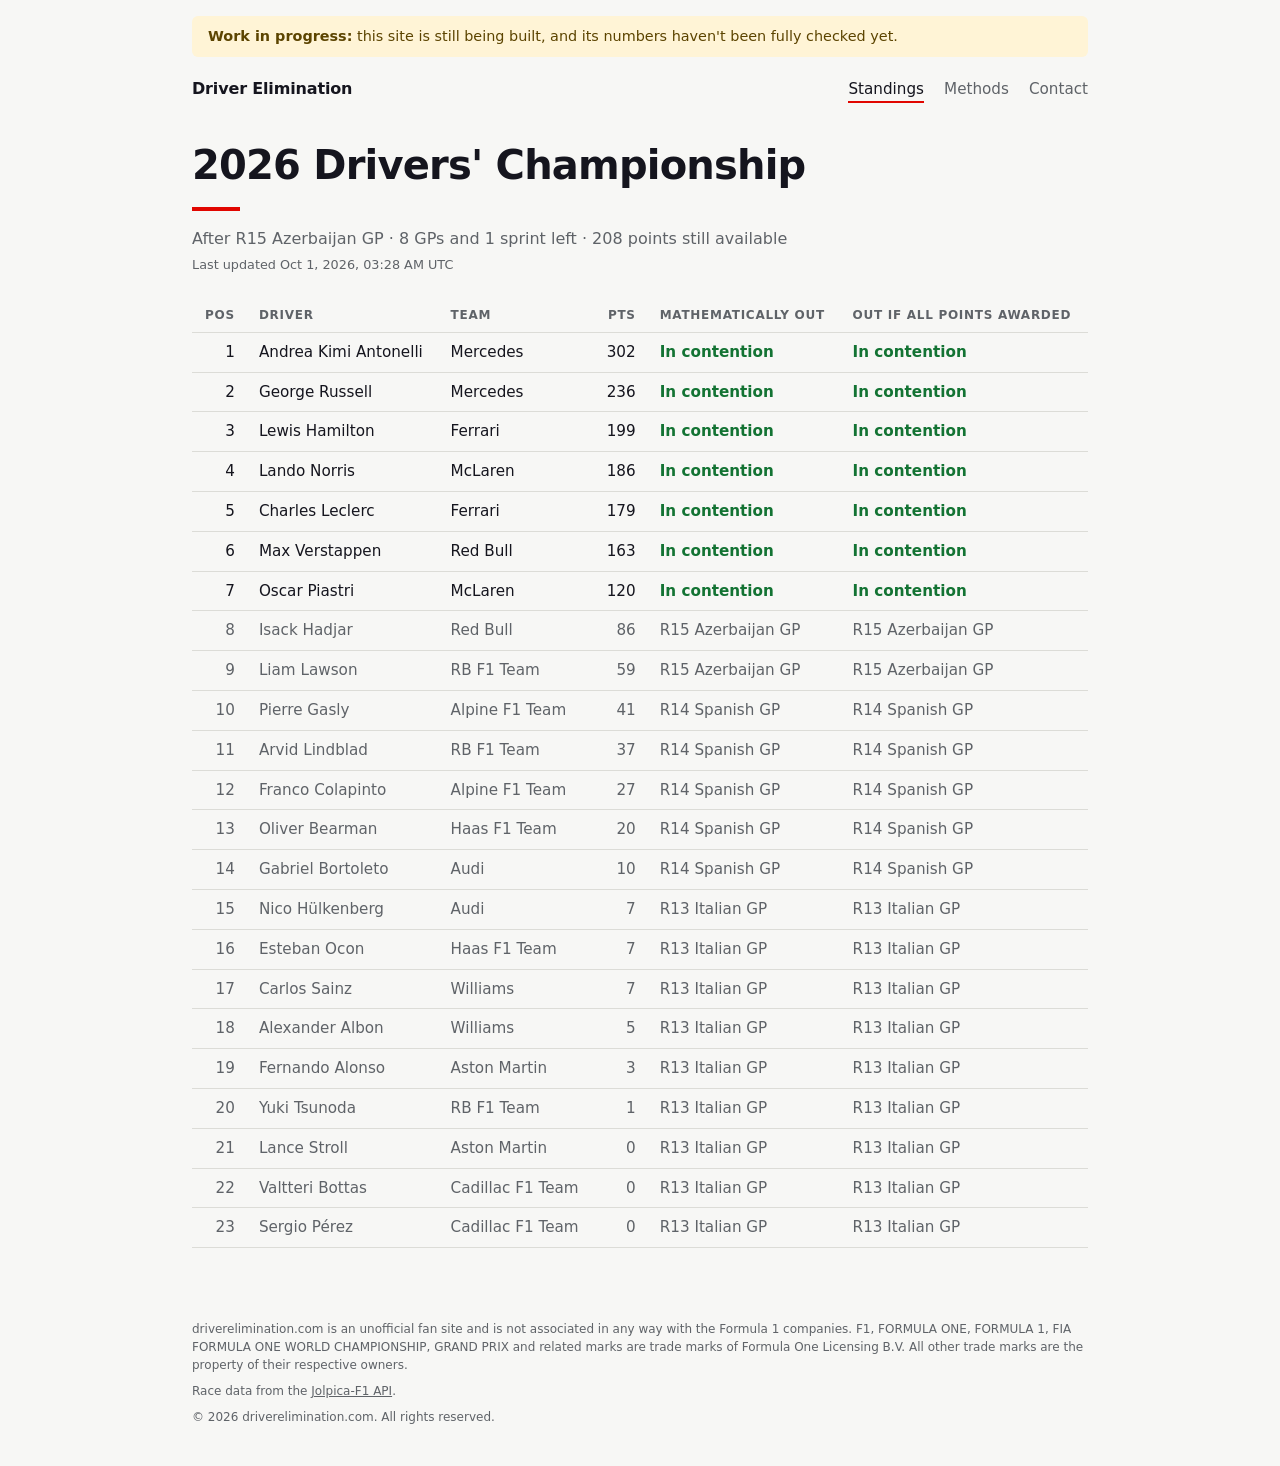
==== site/index.html @ 77ac053e "Publish first draft table" ====
<!doctype html>
<html lang="en">
<head>
  <meta charset="utf-8">
  <meta name="viewport" content="width=device-width, initial-scale=1">
  <title>Driver Elimination</title>
  <meta name="description" content="Tracking the point in the season at which each F1 driver is mathematically eliminated from the championship.">
  <script defer src="https://cloud.umami.is/script.js" data-website-id="746c0a15-0eac-4ab1-a1c7-50950bc2ed95" data-domains="driverelimination.com"></script>
  <link rel="stylesheet" href="style.css">
</head>
<body>
  <div class="banner" role="note">
    <strong>Work in progress:</strong> this site is still being built, and its numbers haven't been fully checked yet.
  </div>
  <header>
    <a class="site-name" href="./">Driver Elimination</a>
    <nav>
      <a href="./" aria-current="page">Standings</a>
      <a href="methods.html">Methods</a>
      <a href="contact.html">Contact</a>
    </nav>
  </header>

  <main>
    <h1 id="title">2026 Drivers' Championship</h1>
    <p class="summary" id="summary">Loading…</p>
    <p class="updated" id="updated" hidden></p>
    <div class="table-wrap">
      <table>
        <thead>
          <tr>
            <th class="num">Pos</th>
            <th>Driver</th>
            <th>Team</th>
            <th class="num">Pts</th>
            <th title="No result in the remaining races can make this driver champion">Mathematically out</th>
            <th title="Out assuming every points-paying position in every remaining race is awarded">Out if all points awarded</th>
          </tr>
        </thead>
        <tbody id="drivers"></tbody>
      </table>
    </div>
  </main>

  <footer>
    <p>
      driverelimination.com is an unofficial fan site and is not associated in any way with the Formula 1 companies.
      F1, FORMULA ONE, FORMULA 1, FIA FORMULA ONE WORLD CHAMPIONSHIP, GRAND PRIX and related marks are trade marks
      of Formula One Licensing B.V. All other trade marks are the property of their respective owners.
    </p>
    <p>Race data from the <a href="https://github.com/jolpica/jolpica-f1">Jolpica-F1 API</a>.</p>
    <p>&copy; <span id="year">2026</span> driverelimination.com. All rights reserved.</p>
  </footer>

  <script>
    document.getElementById("year").textContent = new Date().getFullYear();

    const SEASON = 2026;

    function sessionLabel(session) {
      const name = session.name.replace("Grand Prix", "GP");
      return `R${session.round} ${name}${session.kind === "sprint" ? " sprint" : ""}`;
    }

    function cell(row, text, className) {
      const td = row.insertCell();
      td.textContent = text;
      if (className) td.className = className;
      return td;
    }

    function outCell(row, session) {
      if (session) cell(row, sessionLabel(session));
      else cell(row, "In contention", "alive");
    }

    async function load() {
      const summary = document.getElementById("summary");
      try {
        const resp = await fetch(`data/${SEASON}.json`, { cache: "no-cache" });
        if (!resp.ok) throw new Error(`HTTP ${resp.status}`);
        const data = await resp.json();

        // Shown in the visitor's own time zone, e.g. "1 Oct 2026, 05:28 CEST".
        const updated = document.getElementById("updated");
        updated.textContent = "Last updated " + new Date(data.updated).toLocaleString(undefined, {
          day: "numeric",
          month: "short",
          year: "numeric",
          hour: "2-digit",
          minute: "2-digit",
          timeZoneName: "short",
        });
        updated.hidden = false;

        if (!data.last_session) {
          summary.textContent = "The season hasn't started yet.";
          return;
        }
        const left = data.remaining;
        const parts = [`After ${sessionLabel(data.last_session)}`];
        if (left.races || left.sprints) {
          parts.push(
            `${left.races} GP${left.races === 1 ? "" : "s"} and ${left.sprints} sprint${left.sprints === 1 ? "" : "s"} left`,
            `${left.max_points} points still available`,
          );
        } else {
          parts.push("season complete");
        }
        summary.textContent = parts.join(" · ");

        const body = document.getElementById("drivers");
        for (const d of data.drivers) {
          const row = body.insertRow();
          if (d.eliminated.strict || d.eliminated.full_points) row.className = "out";
          cell(row, d.position, "num");
          cell(row, d.name);
          cell(row, d.team);
          cell(row, d.points, "num");
          outCell(row, d.eliminated.strict);
          outCell(row, d.eliminated.full_points);
        }
      } catch (err) {
        summary.textContent = `Couldn't load the standings (${err.message}).`;
        summary.className = "summary error";
      }
    }

    load();
  </script>
</body>
</html>
---- site/style.css ----
:root {
  color-scheme: light dark;
  --bg: #f7f7f5;
  --fg: #15151e;
  --muted: #5f6368;
  --line: #dcdcd7;
  --accent: #e10600;
  --banner-bg: #fff4d6;
  --banner-fg: #5c4400;
  --alive: #137333;
}
@media (prefers-color-scheme: dark) {
  :root {
    --bg: #15151e;
    --fg: #f2f2f2;
    --muted: #9aa0a6;
    --line: #34343f;
    --banner-bg: #3a3014;
    --banner-fg: #f5dc8f;
    --alive: #6fcf8a;
  }
}
* { box-sizing: border-box; }
html, body { margin: 0; }
body {
  display: flex;
  flex-direction: column;
  min-height: 100vh;
  padding: 0 1.25rem;
  background: var(--bg);
  color: var(--fg);
  font-family: system-ui, -apple-system, "Segoe UI", Roboto, Helvetica, Arial, sans-serif;
  line-height: 1.5;
}
a { color: inherit; }

.banner {
  margin: 1rem auto 0;
  width: 100%;
  max-width: 56rem;
  padding: 0.6rem 1rem;
  border-radius: 6px;
  background: var(--banner-bg);
  color: var(--banner-fg);
  font-size: 0.9rem;
}

header {
  width: 100%;
  max-width: 56rem;
  margin: 0 auto;
  padding: 1.25rem 0 0;
  display: flex;
  flex-wrap: wrap;
  align-items: baseline;
  justify-content: space-between;
  gap: 0.5rem 1.5rem;
}
.site-name {
  font-weight: 700;
  text-decoration: none;
  letter-spacing: -0.01em;
}
nav { display: flex; gap: 1.25rem; font-size: 0.95rem; }
nav a { text-decoration: none; color: var(--muted); }
nav a[aria-current="page"] { color: var(--fg); border-bottom: 2px solid var(--accent); }

main {
  flex: 1;
  width: 100%;
  max-width: 56rem;
  margin: 0 auto;
  padding: 2rem 0;
}
h1 {
  margin: 0;
  font-size: clamp(1.75rem, 5vw, 2.5rem);
  letter-spacing: -0.02em;
}
h1::after {
  content: "";
  display: block;
  width: 3rem;
  height: 4px;
  margin-top: 0.75rem;
  background: var(--accent);
}
.summary { color: var(--muted); margin: 1rem 0 1.5rem; }
.summary:has(+ .updated:not([hidden])) { margin-bottom: 0.25rem; }
.updated { color: var(--muted); font-size: 0.8rem; margin: 0 0 1.5rem; }
[hidden] { display: none !important; }

.table-wrap { overflow-x: auto; }
table { width: 100%; border-collapse: collapse; font-size: 0.95rem; }
th, td { padding: 0.5rem 0.75rem; text-align: left; border-bottom: 1px solid var(--line); white-space: nowrap; }
th { font-size: 0.75rem; font-weight: 600; text-transform: uppercase; letter-spacing: 0.06em; color: var(--muted); }
td.num, th.num { text-align: right; font-variant-numeric: tabular-nums; }
.alive { color: var(--alive); font-weight: 600; }
tr.out td { color: var(--muted); }
.error { color: var(--accent); }

footer {
  width: 100%;
  max-width: 56rem;
  margin: 0 auto;
  padding: 2rem 0;
  font-size: 0.75rem;
  color: var(--muted);
}
footer p { margin: 0.5rem 0; }
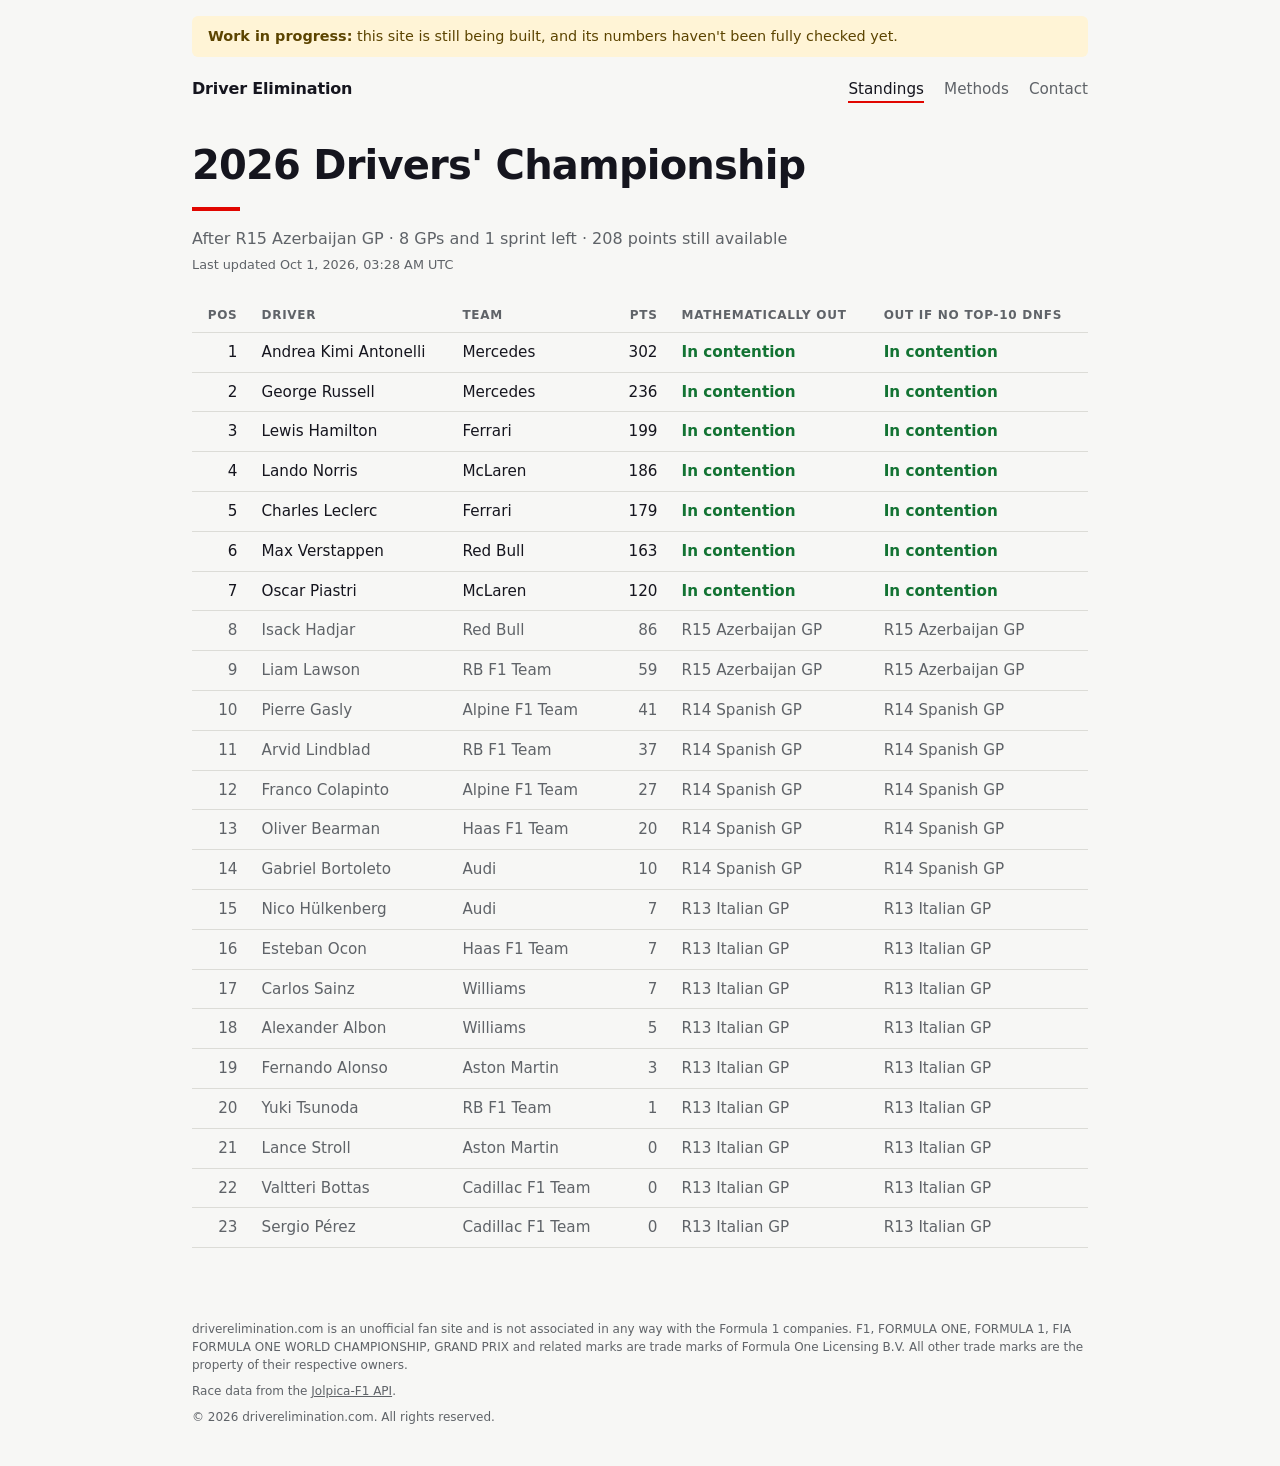
==== commit 02897c23: "Update table title" ====
--- a/site/index.html
+++ b/site/index.html
@@ -34,7 +34,7 @@
             <th>Team</th>
             <th class="num">Pts</th>
             <th title="No result in the remaining races can make this driver champion">Mathematically out</th>
-            <th title="Out assuming every points-paying position in every remaining race is awarded">Out if all points awarded</th>
+            <th title="Out assuming every points-paying position in every remaining race is awarded">Out if no top-10 DNFs</th>
           </tr>
         </thead>
         <tbody id="drivers"></tbody>
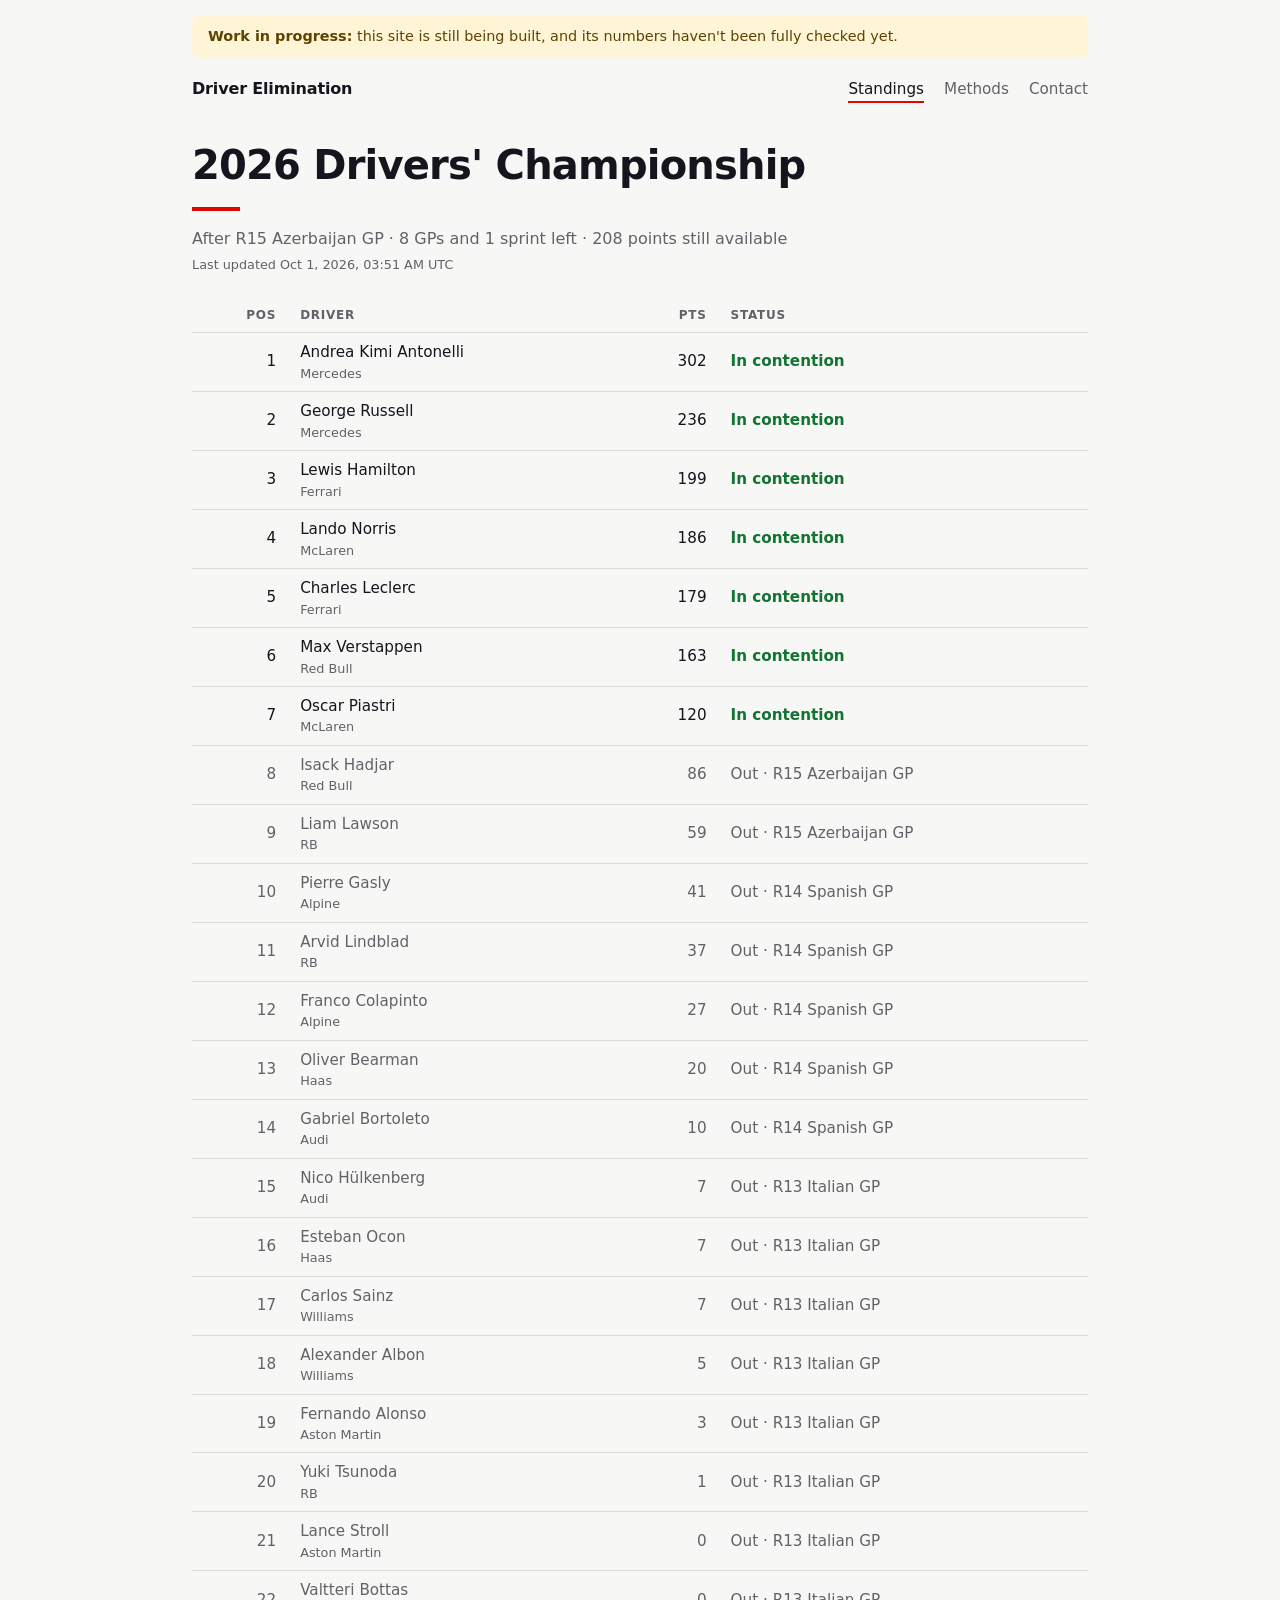
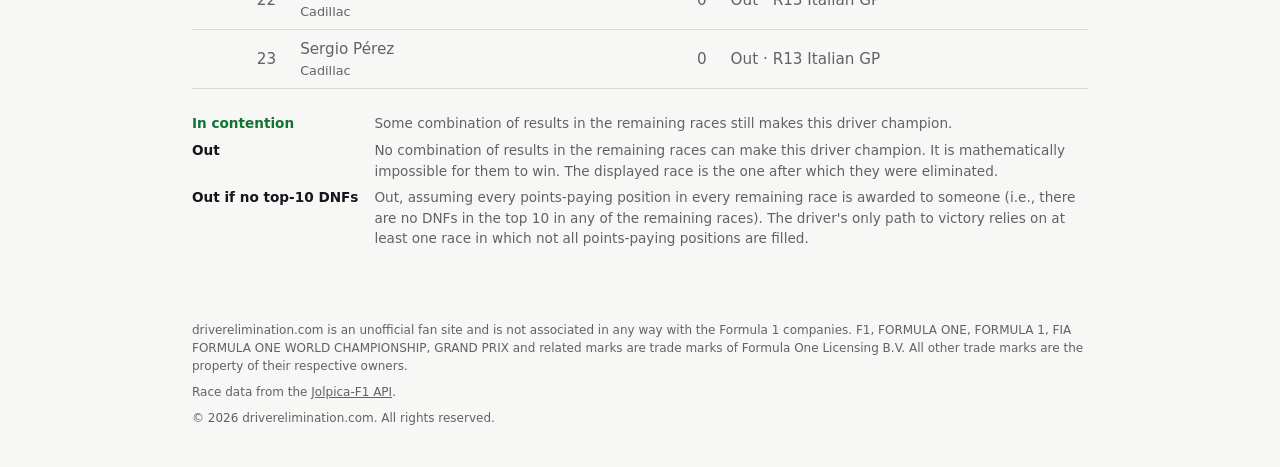
==== commit f8705f1f: "Improve mobile display" ====
--- a/site/index.html
+++ b/site/index.html
@@ -6,7 +6,7 @@
   <title>Driver Elimination</title>
   <meta name="description" content="Tracking the point in the season at which each F1 driver is mathematically eliminated from the championship.">
   <script defer src="https://cloud.umami.is/script.js" data-website-id="746c0a15-0eac-4ab1-a1c7-50950bc2ed95" data-domains="driverelimination.com"></script>
-  <link rel="stylesheet" href="style.css">
+  <link rel="stylesheet" href="style.css?v=2">
 </head>
 <body>
   <div class="banner" role="note">
@@ -31,15 +31,29 @@
           <tr>
             <th class="num">Pos</th>
             <th>Driver</th>
-            <th>Team</th>
             <th class="num">Pts</th>
-            <th title="No result in the remaining races can make this driver champion">Mathematically out</th>
-            <th title="Out assuming every points-paying position in every remaining race is awarded">Out if no top-10 DNFs</th>
+            <th>Status</th>
           </tr>
         </thead>
         <tbody id="drivers"></tbody>
       </table>
     </div>
+
+    <dl class="legend">
+      <dt class="alive">In contention</dt>
+      <dd>Some combination of results in the remaining races still makes this driver champion.</dd>
+      <dt>Out</dt>
+      <dd>
+        No combination of results in the remaining races can make this driver champion. 
+        It is mathematically impossible for them to win.
+        The displayed race is the one after which they were eliminated.
+      </dd>
+      <dt>Out if no top-10 DNFs</dt>
+      <dd>
+        Out, assuming every points-paying position in every remaining race is awarded to someone (i.e., there are no DNFs in the top 10 in any of the remaining races).
+        The driver's only path to victory relies on at least one race in which not all points-paying positions are filled.
+      </dd>
+    </dl>
   </main>
 
   <footer>
@@ -57,21 +71,53 @@
 
     const SEASON = 2026;
 
-    function sessionLabel(session) {
-      const name = session.name.replace("Grand Prix", "GP");
-      return `R${session.round} ${name}${session.kind === "sprint" ? " sprint" : ""}`;
+    // Full text on wide screens, short text on narrow ones (see style.css).
+    function responsive(full, short) {
+      const wrap = document.createDocumentFragment();
+      for (const [text, className] of [[full, "wide-only"], [short, "narrow-only"]]) {
+        const span = document.createElement("span");
+        span.className = className;
+        span.textContent = text;
+        wrap.append(span);
+      }
+      return wrap;
     }
 
-    function cell(row, text, className) {
+    // e.g. "R14 Spanish GP" on wide screens, "R14 Madrid" on narrow ones.
+    function sessionLabel(session) {
+      const sprint = session.kind === "sprint" ? " sprint" : "";
+      const full = `R${session.round} ${session.name.replace("Grand Prix", "GP")}${sprint}`;
+      const short = `R${session.round} ${session.place || session.name}${sprint}`;
+      return responsive(full, short);
+    }
+
+    function line(content, className) {
+      const span = document.createElement("span");
+      span.className = className;
+      span.append(...content);
+      return span;
+    }
+
+    function cell(row, content, className) {
       const td = row.insertCell();
-      td.textContent = text;
+      td.append(...content);
       if (className) td.className = className;
       return td;
     }
 
-    function outCell(row, session) {
-      if (session) cell(row, sessionLabel(session));
-      else cell(row, "In contention", "alive");
+    // One status from the two methods. Full-points elimination is never later
+    // than the strict one, so it decides whether the driver is shown as out.
+    function status(eliminated) {
+      const { strict, full_points: full } = eliminated;
+      if (!full) return [line(["In contention"], "alive")];
+      const sameSession = strict && strict.round === full.round && strict.kind === full.kind;
+      if (sameSession) return [line(["Out · ", sessionLabel(full)])];
+      return [
+        line(["Out if no top-10 DNFs · ", sessionLabel(full)]),
+        strict
+          ? line(["Mathematically out · ", sessionLabel(strict)], "sub")
+          : line(["Mathematically still possible"], "sub"),
+      ];
     }
 
     async function load() {
@@ -98,7 +144,7 @@
           return;
         }
         const left = data.remaining;
-        const parts = [`After ${sessionLabel(data.last_session)}`];
+        const parts = [];
         if (left.races || left.sprints) {
           parts.push(
             `${left.races} GP${left.races === 1 ? "" : "s"} and ${left.sprints} sprint${left.sprints === 1 ? "" : "s"} left`,
@@ -107,18 +153,19 @@
         } else {
           parts.push("season complete");
         }
-        summary.textContent = parts.join(" · ");
+        summary.replaceChildren("After ", sessionLabel(data.last_session), ...parts.map((p) => ` · ${p}`));
 
         const body = document.getElementById("drivers");
         for (const d of data.drivers) {
           const row = body.insertRow();
-          if (d.eliminated.strict || d.eliminated.full_points) row.className = "out";
-          cell(row, d.position, "num");
-          cell(row, d.name);
-          cell(row, d.team);
-          cell(row, d.points, "num");
-          outCell(row, d.eliminated.strict);
-          outCell(row, d.eliminated.full_points);
+          if (d.eliminated.full_points) row.className = "out";
+          cell(row, [d.position], "num");
+          cell(row, [
+            line([responsive(d.name, d.family_name)], "driver"),
+            line([d.team], "sub"),
+          ]);
+          cell(row, [d.points], "num");
+          cell(row, status(d.eliminated), "status");
         }
       } catch (err) {
         summary.textContent = `Couldn't load the standings (${err.message}).`;
--- a/site/style.css
+++ b/site/style.css
@@ -1,3 +1,4 @@
+/* After changing this file, bump ?v= in the <link> tag of every page in site/ so browsers fetch the new version. */
 :root {
   color-scheme: light dark;
   --bg: #f7f7f5;
@@ -97,6 +98,34 @@
 td.num, th.num { text-align: right; font-variant-numeric: tabular-nums; }
 .alive { color: var(--alive); font-weight: 600; }
 tr.out td { color: var(--muted); }
+td .driver, td .sub { display: block; }
+.sub { font-size: 0.8rem; color: var(--muted); }
+td.status { white-space: normal; }
+td.status > span { display: block; }
+
+/* Full names and race names on wide screens, short ones on narrow screens. */
+.narrow-only { display: none; }
+@media (max-width: 600px) {
+  .wide-only { display: none; }
+  .narrow-only { display: inline; }
+  th, td { padding: 0.5rem 0.4rem; }
+}
+
+.legend {
+  margin: 1.5rem 0 0;
+  font-size: 0.85rem;
+  color: var(--muted);
+  display: grid;
+  grid-template-columns: max-content 1fr;
+  gap: 0.4rem 1rem;
+}
+.legend dt { font-weight: 600; color: var(--fg); }
+.legend dt.alive { color: var(--alive); }
+.legend dd { margin: 0; }
+@media (max-width: 600px) {
+  .legend { grid-template-columns: 1fr; gap: 0.15rem; }
+  .legend dd { margin-bottom: 0.6rem; }
+}
 .error { color: var(--accent); }
 
 footer {
